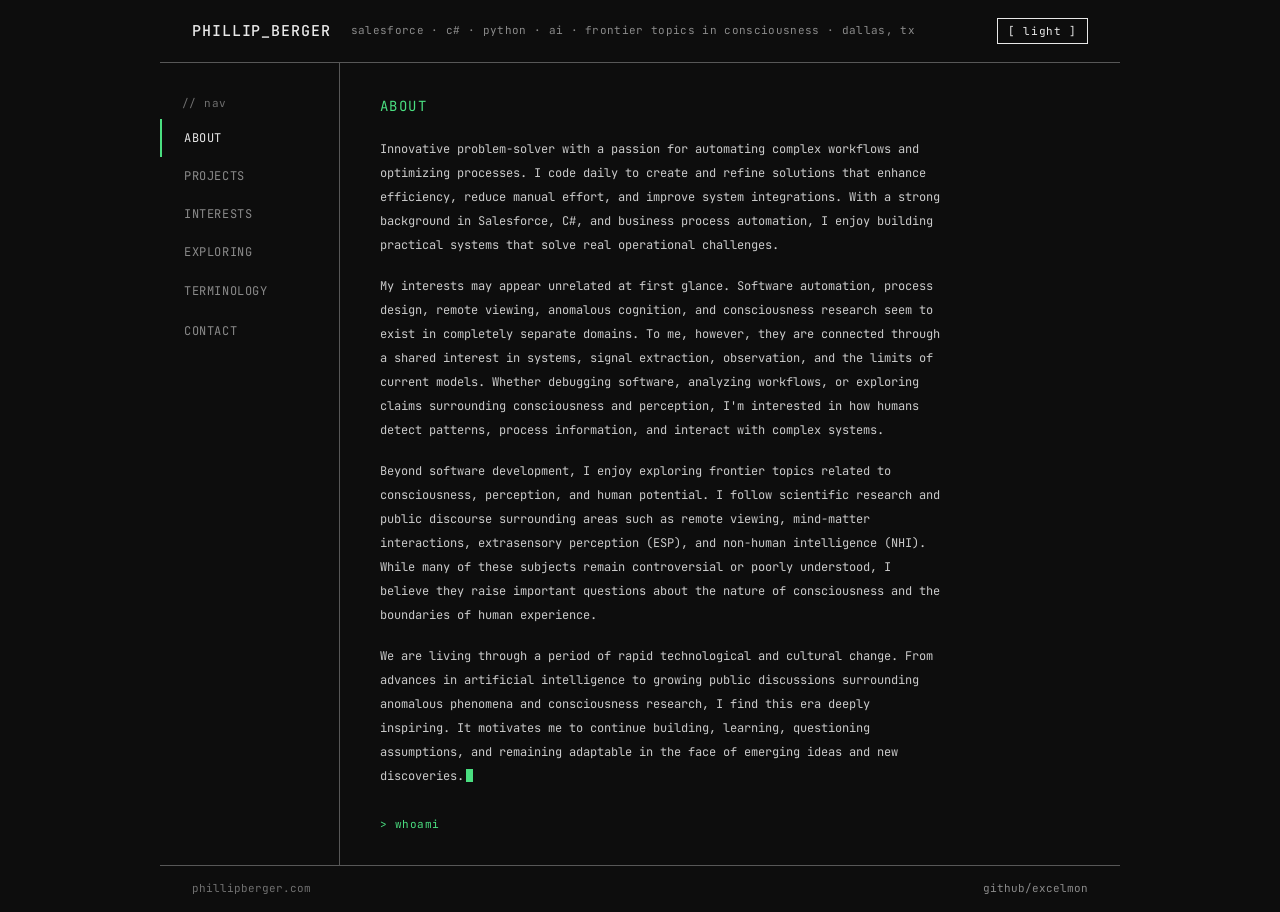
==== index.html @ 4d8c1adb "edit terminology navigation" ====
<!DOCTYPE html>
<html lang="en">
<head>
  <meta charset="UTF-8" />
  <meta name="description" content="Phillip Berger — Salesforce, C#, Python, automation, and consciousness research. Based in Dallas-Fort Worth, TX.">
  <meta name="viewport" content="width=device-width, initial-scale=1.0" />
  <title>Phillip Berger</title>
  <link href="https://fonts.googleapis.com/css2?family=JetBrains+Mono:wght@400;500&display=swap" rel="stylesheet" />
  <style>
    *, *::before, *::after { box-sizing: border-box; margin: 0; padding: 0; }

    :root {
      --bg:        #0d0d0d;
      --bg-card:   #111111;
      --border:    #575757;
      --border-2:  #1e1e1e;
      --text-pri:  #e8e8e8;
      --text-sec:  #cacaca;
      --text-mute: #8a8a8a;
      --text-dim:  #707070;
      --accent:    #4ade80;
      --font:      'JetBrains Mono', monospace;
    }

    [data-theme="light"] {
      --bg:        #f5f5f0;
      --bg-card:   #efefea;
      --border:    #5a5a5a62;
      --border-2:  #a7a7a7c2;
      --text-pri:  #161616;
      --text-sec:  #292929;
      --text-mute: #4e4e4e;
      --text-dim:  #14572a;
      --accent:    #1a7a3a;
    }

    html, body {
      height: 100%;
      background: var(--bg);
      color: var(--text-sec);
      font-family: var(--font);
      font-size: 13px;
      line-height: 1.6;
    }

    a { color: var(--accent); text-decoration: none; }
    a:hover { text-decoration: underline; }

    /* ── Layout ── */
    .site-wrap {
      display: flex;
      flex-direction: column;
      min-height: 100vh;
      max-width: 960px;
      margin: 0 auto;
    }

    /* ── Header ── */
    header {
      border-bottom: 1px solid var(--border);
      padding: 18px 32px;
      display: flex;
      align-items: center;
      gap: 20px;
      flex-wrap: wrap;
      position: relative;
    }

    header .name {
      color: var(--text-pri);
      font-size: 15px;
      font-weight: 500;
      letter-spacing: 0.06em;
    }

    header .tagline {
      color: var(--text-mute);
      font-size: 11px;
      letter-spacing: 0.03em;
    }

    header .header-right {
      margin-left: auto;
    }

    /* ── Theme toggle ── */
    .theme-toggle {
      background: none;
      border: 1px solid var(--text-pri);
      color: var(--text-pri);
      font-family: var(--font);
      font-size: 11px;
      letter-spacing: 0.06em;
      padding: 5px 10px;
      cursor: pointer;
      transition: color 0.15s, border-color 0.15s;
      white-space: nowrap;
    }

    .theme-toggle:hover {
      color: var(--accent);
      border-color: var(--accent);
    }

    /* ── Body ── */
    .body {
      display: flex;
      flex: 1;
    }

    /* ── Sidebar nav ── */
    nav {
      width: 180px;
      min-width: 180px;
      border-right: 1px solid var(--border);
      padding: 24px 0;
    }

    .nav-comment {
      color: var(--text-dim);
      font-size: 11px;
      padding: 8px 22px 6px;
      letter-spacing: 0.04em;
    }

    nav button,
    nav a.nav-link {
      display: block;
      width: 100%;
      background: none;
      border: none;
      border-left: 2px solid transparent;
      padding: 11px 22px;
      color: var(--text-mute);
      font-family: var(--font);
      font-size: 12px;
      letter-spacing: 0.05em;
      cursor: pointer;
      text-align: left;
      transition: color 0.15s;
    }

    nav button:hover, nav a.nav-link:hover { color: var(--text-sec); text-decoration: none; }

    nav button.active {
      color: var(--text-pri);
      border-left: 2px solid var(--accent);
    }

    /* ── Content ── */
    main {
      flex: 1;
      padding: 32px 40px;
      max-width: 700px;
    }

    .section { display: none; }
    .section.active { display: block; }

    .section-label {
      color: var(--accent);
      font-size: 14px;
      letter-spacing: 0.1em;
      margin-bottom: 20px;
    }

    /* ── About ── */
    .about-text {
      color: var(--text-sec);
      line-height: 2;
      font-size: 12px;
      max-width: 560px;
    }

    /* ── Projects ── */
    .project-card {
      border: 1px solid var(--border);
      padding: 20px 22px;
      margin-bottom: 14px;
      transition: border-color 0.15s;
    }

    .project-card:hover { border-color: #3a3a3a; }

    .project-title {
      color: var(--text-pri);
      font-size: 12px;
      margin-bottom: 10px;
      letter-spacing: 0.04em;
    }

    .project-desc {
      color: var(--text-mute);
      font-size: 11px;
      line-height: 1.8;
    }

    .project-tag {
      color: var(--text-dim);
      font-size: 11px;
      letter-spacing: 0.04em;
      margin-top: 10px;
    }

    .project-link {
      color: var(--accent);
      font-size: 11px;
      letter-spacing: 0.04em;
      text-decoration: none;
      display: inline-block;
      margin-top: 12px;
    }

    .project-link:hover { text-decoration: underline; }

    /* ── Interests ── */
    .interest-row {
      display: flex;
      justify-content: space-between;
      align-items: center;
      padding: 12px 0;
      border-bottom: 1px solid var(--border-2);
      font-size: 12px;
    }

    .interest-row:last-child { border-bottom: none; }

    .interest-label { color: var(--text-sec); }

    .interest-meta {
      color: var(--accent);
      font-size: 11px;
      letter-spacing: 0.04em;
    }

    /* ── Books ── */
    .interests-subhead {
      color: var(--text-dim);
      font-size: 11px;
      letter-spacing: 0.06em;
      margin: 24px 0 10px;
    }

    .book-row {
      border-bottom: 1px solid var(--border-2);
      padding: 14px 0;
    }

    .book-row:last-child { border-bottom: none; }

    .book-top {
      display: flex;
      justify-content: space-between;
      align-items: baseline;
      margin-bottom: 6px;
      gap: 8px;
      flex-wrap: wrap;
    }

    .book-title {
      color: var(--text-pri);
      font-size: 12px;
      letter-spacing: 0.03em;
      flex-shrink: 0;
    }

    .book-author {
      color: var(--accent);
      font-size: 11px;
      letter-spacing: 0.03em;
      white-space: nowrap;
    }

    .book-note {
      color: var(--text-mute);
      font-size: 11px;
      line-height: 1.75;
    }

    .book-note::before {
      content: '// ';
      color: var(--text-dim);
    }

    /* ── Exploring ── */
    .exploring-item {
      display: flex;
      align-items: baseline;
      gap: 10px;
      padding: 11px 0;
      border-bottom: 1px solid var(--border-2);
      font-size: 12px;
      color: var(--text-sec);
    }

    .exploring-item:last-of-type { border-bottom: none; }

    .exploring-item::before {
      content: '>';
      color: var(--accent);
      font-size: 11px;
      flex-shrink: 0;
    }

    /* ── Contact ── */
    .contact-tagline {
      color: var(--text-mute);
      font-size: 11px;
      line-height: 1.8;
      margin-bottom: 24px;
      font-style: italic;
    }

    .contact-row {
      display: flex;
      align-items: baseline;
      gap: 16px;
      padding: 11px 0;
      border-bottom: 1px solid var(--border-2);
      font-size: 12px;
    }

    .contact-row:last-of-type { border-bottom: none; }

    .contact-label {
      color: var(--text-dim);
      font-size: 11px;
      letter-spacing: 0.06em;
      min-width: 64px;
    }

    .contact-value {
      color: var(--text-sec);
    }

    .contact-value a {
      color: var(--text-sec);
    }

    .contact-value a:hover { color: var(--accent); }

    /* ── Prompt line ── */
    .prompt-line {
      color: var(--accent);
      font-size: 11px;
      margin-top: 28px;
      letter-spacing: 0.04em;
    }

    /* ── Blinking cursor ── */
    .cursor {
      display: inline-block;
      width: 7px;
      height: 13px;
      background: var(--accent);
      animation: blink 1s step-end infinite;
      vertical-align: -2px;
      margin-left: 2px;
    }

    @keyframes blink {
      0%, 100% { opacity: 1; }
      50%       { opacity: 0; }
    }

    /* ── Footer ── */
    footer {
      border-top: 1px solid var(--border);
      padding: 14px 32px;
      display: flex;
      justify-content: space-between;
      align-items: center;
      flex-wrap: wrap;
      gap: 8px;
    }

    footer .footer-left {
      color: var(--text-dim);
      font-size: 11px;
    }

    footer .footer-right {
      color: var(--text-dim);
      font-size: 11px;
    }

    footer .footer-right a {
      color: var(--text-mute);
    }

    footer .footer-right a:hover { color: var(--accent); }

    /* ── Mobile folder-tab nav ── */
    .tab-row {
      display: none;
      position: absolute;
      bottom: 0; /* bottom of tab flush with header bottom border */
      left: 18px;
      z-index: 10;
    }

    .folder-nav-wrap {
      display: inline-block;
      position: relative;
    }

    .folder-tab-btn {
      background: var(--bg);
      border: none;
      color: var(--accent);
      font-family: var(--font);
      font-size: 14px;
      letter-spacing: 0.06em;
      padding: 6px 14px;
      cursor: pointer;
      position: relative;
      transition: color 0.15s;
      white-space: nowrap;
      display: flex;
      align-items: center;
      width: 160px;
      justify-content: flex-start;
      gap: 6px;
    }


    /* SVG notched border sits behind content, covers all four sides with cut corner */
    .folder-tab-btn .tab-border {
      position: absolute;
      inset: 0;
      width: 100%;
      height: 100%;
      overflow: visible;
      pointer-events: none;
    }

    .folder-tab-btn .tab-border polyline {
      fill: none;
      stroke: var(--border);
      stroke-width: 1;
      transition: stroke 0.15s;
      /* Draw: bottom-left → top-left → top (to notch) → notch point → right → bottom-right
         bottom edge intentionally omitted so tab merges with dropdown */
    }

    .folder-tab-btn:hover .tab-border polyline {
      stroke: var(--accent);
    }

    .folder-tab-btn:hover {
      opacity: 0.75;
    }

    .folder-dropdown {
      display: none;
      position: absolute;
      top: 100%;
      left: 0;
      background: var(--bg-card);
      border: 1px solid var(--border);
      border-top: 2px solid var(--accent);
      width: 160px;
      z-index: 100;
    }

    .folder-dropdown.open {
      display: block;
    }

    .folder-dropdown-comment {
      color: var(--text-dim);
      font-size: 10px;
      padding: 8px 14px 4px;
      letter-spacing: 0.04em;
      border-bottom: 1px solid var(--border-2);
    }

    .folder-dropdown button,
    .folder-dropdown a.nav-link {
      display: block;
      width: 100%;
      background: none;
      border: none;
      border-left: 2px solid transparent;
      padding: 10px 14px;
      color: var(--text-mute);
      font-family: var(--font);
      font-size: 12px;
      letter-spacing: 0.05em;
      cursor: pointer;
      text-align: left;
      transition: color 0.15s;
    }

    .folder-dropdown button:hover, .folder-dropdown a.nav-link:hover { color: var(--text-sec); text-decoration: none; }

    .folder-dropdown button.active {
      color: var(--text-pri);
      border-left: 2px solid var(--accent);
    }

    /* ── Responsive ── */
    @media (max-width: 600px) {
      header { padding: 14px 18px; gap: 10px; }
      nav { display: none; }
      .tab-row { display: block; }
      main { padding: 20px 18px; }
      footer { padding: 12px 18px; }
      .interest-row { flex-wrap: wrap; gap: 4px; }
      .book-author { white-space: normal; }
    }
  </style>
</head>
<body>

<div class="site-wrap">

  <header>
    <span class="name">PHILLIP_BERGER</span>
    <span class="tagline">salesforce &middot; c# &middot; python &middot; ai &middot; frontier topics in consciousness &middot; dallas, tx</span>
    <div class="header-right">
      <button class="theme-toggle" onclick="toggleTheme()" id="themeBtn">[ light ]</button>
    </div>
    <div class="tab-row">
      <div class="folder-nav-wrap">
        <button class="folder-tab-btn" id="folderTabBtn" onclick="toggleFolderNav(this)">
          <svg class="tab-border" aria-hidden="true">
            <polyline id="tabBorderPoly" points=""/>
          </svg>
          &gt; NAV
        </button>
        <div class="folder-dropdown" id="folderDropdown">
          <button class="active" onclick="showMobile('about', this)">ABOUT</button>
          <button onclick="showMobile('projects', this)">PROJECTS</button>
          <button onclick="showMobile('interests', this)">INTERESTS</button>
          <button onclick="showMobile('exploring', this)">EXPLORING</button>
          <a class="nav-link" href="terminology/">TERMINOLOGY</a>
          <button onclick="showMobile('contact', this)">CONTACT</button>
        </div>
      </div>
    </div>
  </header>

  <div class="body">

    <nav>
      <div class="nav-comment">// nav</div>
      <button class="active" onclick="show('about', this)">ABOUT</button>
      <button onclick="show('projects', this)">PROJECTS</button>
      <button onclick="show('interests', this)">INTERESTS</button>
      <button onclick="show('exploring', this)">EXPLORING</button>
      <a class="nav-link" href="terminology/terminology.html">TERMINOLOGY</a>
      <button onclick="show('contact', this)">CONTACT</button>
    </nav>

    <main>

      <div class="section active" id="about">
        <div class="section-label">ABOUT</div>
        <p class="about-text">
          Innovative problem-solver with a passion for automating complex workflows and optimizing 
          processes. I code daily to create and refine solutions that enhance efficiency, reduce 
          manual effort, and improve system integrations. With a strong background in Salesforce, 
          C#, and business process automation, I enjoy building practical systems that solve real 
          operational challenges.
        </p>
        <p class="about-text" style="margin-top: 1.4em;">
          My interests may appear unrelated at first glance. Software automation, process design, 
          remote viewing, anomalous cognition, and consciousness research seem to exist in 
          completely separate domains. To me, however, they are connected through a shared interest 
          in systems, signal extraction, observation, and the limits of current models. Whether 
          debugging software, analyzing workflows, or exploring claims surrounding consciousness and 
          perception, I'm interested in how humans detect patterns, process information, and 
          interact with complex systems.
        </p>
        <p class="about-text" style="margin-top: 1.4em;">
          Beyond software development, I enjoy exploring frontier topics related to consciousness, 
          perception, and human potential. I follow scientific research and public discourse 
          surrounding areas such as remote viewing, mind-matter interactions, extrasensory 
          perception (ESP), and non-human intelligence (NHI). While many of these subjects remain 
          controversial or poorly understood, I believe they raise important questions about the 
          nature of consciousness and the boundaries of human experience.
        </p>
        <p class="about-text" style="margin-top: 1.4em;">
          We are living through a period of rapid technological and cultural change. From advances 
          in artificial intelligence to growing public discussions surrounding anomalous phenomena 
          and consciousness research, I find this era deeply inspiring. It motivates me to continue 
          building, learning, questioning assumptions, and remaining adaptable in the face of 
          emerging ideas and new discoveries.<span class="cursor"></span></p>
        </p>
        <div class="prompt-line">&gt; whoami</div>
      </div>

      <div class="section" id="projects">
        <div class="section-label">PROJECTS</div>

        <div class="project-card">
          <div class="project-title">\\ SOP_CONSOLIDATION_TOOL</div>
          <div class="project-desc">
            Custom single-file HTML application consolidating 100+ state and federal garnishment SOPs 
            into a unified, interactive reference tool. Built with a responsive dark/light mode UI
            and smart dropdown system that dynamically renders state and order-type-specific guidance,
            including Workday field instructions, legal compliance sections, exception fields, and
            order-specific messaging from a centralized JavaScript data layer. Eliminates document
            fragmentation across the organization and ensures consistent, up-to-date process references
            for the entire garnishment team.
          </div>
          <div class="project-tag">[HTML] [INTERNAL TOOLING]</div>
        </div>

        <div class="project-card">
          <div class="project-title">\\ NAME_PARSER</div>
          <div class="project-desc">
            Python utility for splitting raw full name strings into first and last
            name fields. Built for OCR processing of garnishment orders, where name
            formats vary widely across jurisdictions and document sources. Handles
            comma, hyphen, prefix, compound surname, and suffix variations.
          </div>
          <div class="project-tag">[PYTHON] [OCR] [GARNISHMENT PROCESSING]</div>
          <a class="project-link" href="https://github.com/excelmon/excelmon.github.io/tree/main/projects/name-parser" target="_blank" rel="noopener">&gt; VIEW SOURCE</a>
        </div>

        <div class="project-card">
          <div class="project-title">\\ FILE_MANAGER_APP</div>
          <div class="project-desc">
            .NET 8 C# library for automating high-volume file operations across local
            and network directories. Supports moving, renaming, and auditing files
            with optional date-range filtering and automatic subdirectory sorting by
            year or year/month. Interface-driven architecture with dependency
            injection via a static Factory, and a StreamWriter-based logger scoped
            to each operation's lifetime.
          </div>
          <div class="project-tag">[C#] [.NET 8] [FILE AUTOMATION] [WINDOWS]</div>
          <a class="project-link" href="https://github.com/excelmon/excelmon.github.io/tree/main/projects/file-manager-app" target="_blank" rel="noopener">&gt; VIEW SOURCE</a>
        </div>
        <div class="project-card">
          <div class="project-title">\\ ASPOSE_LETTERS</div>
          <div class="project-desc">
            PDF generation framework built with Aspose.PDF and Aspose.Words for
            .NET 8, developed to explore programmatic document generation with
            precise layout control. Uses a composable section architecture
            (letterhead, address blocks, footer, signature) with MM-based
            positioning converted to PDF points at runtime. Includes a typed
            field schema with Salesforce API name mapping and a text rectangle
            height estimator for dynamic vertical layout before rendering.
          </div>
          <div class="project-tag">[C#] [.NET 8] [PDF GENERATION] [ASPOSE]</div>
          <a class="project-link" href="https://github.com/excelmon/excelmon.github.io/tree/main/projects/aspose-letters" target="_blank" rel="noopener">&gt; VIEW SOURCE</a>
        </div>

        <div class="project-card">
          <div class="project-title">\\ PDFSHARP_LETTERS</div>
          <div class="project-desc">
            A full conversion of the Aspose.PDF letter framework to PDFsharp 6.2
            (MIT), eliminating the commercial license dependency while preserving
            equivalent output. Required rearchitecting the rendering model from
            object-based paragraph accumulation to direct <code>gfx.DrawString()</code>
            calls, implementing a custom word-wrap loop with <code>MeasureString()</code>,
            and writing a <code>WindowsFontResolver</code> to supply system fonts to
            PDFsharp's Core build. Retains the same composable section architecture,
            MM-based positioning, typed Salesforce field schema, and scoped
            <code>XGraphics</code> lifetime pattern from the original project.
          </div>
          <div class="project-tag">[C#] [.NET 8] [PDF GENERATION] [PDFSHARP] [MIT]</div>
          <a class="project-link" href="https://github.com/excelmon/excelmon.github.io/tree/main/projects/pdfsharp-letters" target="_blank" rel="noopener">&gt; VIEW SOURCE</a>
        </div>

        <div class="prompt-line" style="margin-top: 20px;">&gt; build.optimize.repeat</div>

        <div class="section-label" style="margin-top: 36px;">SYSTEMS, SIGNALS &amp; CONSCIOUSNESS</div>

        <div class="project-card">
          <div class="project-title">\\ LST_DISPLAY</div>
          <div class="project-desc">
            Arduino sketch for the Soldered Inkplate 10 (ESP32 e-ink display) that
            shows Local Sidereal Time, UTC, and local time on a persistent low-power
            screen. Includes a live countdown to the peak remote viewing window
            (12:45-14:15 LST), based on parapsychology research suggesting ~400%
            improved accuracy near 13:30 LST when the galactic center aligns with
            the horizon. LST is derived from the Unix epoch via Julian Date to avoid
            a DST double-subtraction bug during CST/CDT transitions.
          </div>
          <div class="project-tag">[C++] [ARDUINO] [ESP32] [E-INK] [ASTRONOMY]</div>
          <a class="project-link" href="https://github.com/excelmon/excelmon.github.io/tree/main/projects/lst-display" target="_blank" rel="noopener">&gt; VIEW SOURCE</a>
        </div>

        <div class="project-card">
          <div class="project-title">\\ CLAUDE-ASSISTED_RV_PROTOCOL</div>
          <div class="project-desc">
            A structured, verifiable protocol for conducting remote viewing sessions
            with Claude AI as tasker or viewer. Uses a password-protected Word
            document as a tamper-evident target container — locked before the session
            begins — to eliminate motivated feedback and make results falsifiable.
            Developed through direct experimentation across live sessions, refining
            the procedure to give both human and AI a shared standard of integrity.
          </div>
          <div class="project-tag">[REMOTE VIEWING] [PROTOCOL] [PARAPSYCHOLOGY] [AI]</div>
          <a class="project-link" href="https://github.com/excelmon/excelmon.github.io/tree/main/projects/remote-viewing-protocol" target="_blank" rel="noopener">&gt; VIEW PROTOCOL</a>
        </div>
        <div class="prompt-line">&gt; signal_detected_</div>
      </div>

      <div class="section" id="interests">
        <div class="section-label">INTERESTS</div>
        <div class="interest-row">
          <span class="interest-label">Salesforce Trailhead</span>
          <span class="interest-meta">[RANGER] [21 SUPERBADGES]</span>
        </div>
        <div class="interest-row">
          <span class="interest-label">Automated PDF Generation</span>
          <span class="interest-meta">[ACTIVE]</span>
        </div>

        <div class="interests-subhead">===== READING =====</div>

        <div class="book-row">
          <div class="book-top">
            <span class="book-title">Remote Viewing Secrets</span>
            <span class="book-author">[BY Joseph McMoneagle]</span>
          </div>
          <div class="book-note">Remote Viewer #001 in the Army's STARGATE program. Learn how to remote view and develop your own abilities.</div>
        </div>

        <div class="book-row">
          <div class="book-top">
            <span class="book-title">Limitless Mind</span>
            <span class="book-author">[BY Russell Targ]</span>
          </div>
          <div class="book-note">Stanford Research Institute's investigations into psychic abilities and the spiritual implications of remote viewing.</div>
        </div>

        <div class="book-row">
          <div class="book-top">
            <span class="book-title">The Science of Magic</span>
            <span class="book-author">[BY Dean Radin PhD]</span>
          </div>
          <div class="book-note">Explores scientific breakthroughs, from quantum mechanics to the mind-body connection to non-local consciousness.</div>
        </div>

        <div class="book-row">
          <div class="book-top">
            <span class="book-title">Encounters</span>
            <span class="book-author">[BY D.W. Pasulka]</span>
          </div>
          <div class="book-note">Examines the various forms of NHI contact and how the phenomena interacts with humanity.</div>
        </div>

        <div class="book-row">
          <div class="book-top">
            <span class="book-title">Skinwalkers at the Pentagon</span>
            <span class="book-author">[BY James T. Lacatski D.Eng.]</span>
          </div>
          <div class="book-note">The Pentagon's AAWSAP program to investigate UFOs leads to Skinwalker Ranch, where strange phenomena is reported and the entities that followed military personnel back home.</div>
        </div>

        <div class="book-row">
          <div class="book-top">
            <span class="book-title">The Seventh Sense</span>
            <span class="book-author">[BY Lyn Buchanan]</span>
          </div>
          <div class="book-note">Buchanan shares his story about being trained to remote view for the U.S. military, and how he trains individuals to utilize their inherent psychic abilities through controlled remove viewing (CRV).</div>
        </div>

        <div class="prompt-line">&gt; perception_under_review_</div>
      </div>

      <div class="section" id="exploring">
        <div class="section-label">CURRENTLY EXPLORING</div>
        <div class="exploring-item">Basic Controlled Remote Viewing (CRV) Course - crviewer.com</div>
        <div class="exploring-item">ARV protocols</div>
        <div class="exploring-item">Learning more about AI-assisted systems design</div>
        <div class="exploring-item">IONS Noetic Adventure game/study</div>
        <div class="prompt-line">&gt; always_learning_</div>
      </div>

      <div class="section" id="contact">
        <div class="section-label">CONTACT</div>
        <div class="contact-tagline">Feel free to reach out regarding software, systems design, or consciousness research.</div>
        <div class="contact-row">
          <span class="contact-label">EMAIL</span>
          <span class="contact-value"><a href="mailto:berger.phil@gmail.com">berger.phil@gmail.com</a></span>
        </div>
        <div class="contact-row">
          <span class="contact-label">LINKEDIN</span>
          <span class="contact-value"><a href="https://www.linkedin.com/in/phillip-berger-99815488/" target="_blank" rel="noopener">linkedin.com/in/phillip-berger-99815488</a></span>
        </div>
        <div class="contact-row">
          <span class="contact-label">GITHUB</span>
          <span class="contact-value"><a href="https://github.com/excelmon" target="_blank" rel="noopener">github.com/excelmon</a></span>
        </div>
        <div class="prompt-line">&gt; establish_connection_</div>
      </div>

    </main>

  </div>

  <footer>
    <span class="footer-left">phillipberger.com</span>
    <span class="footer-right">
      <a href="https://github.com/excelmon" target="_blank" rel="noopener">github/excelmon</a>
    </span>
  </footer>

</div>

<script>
  function show(id, el) {
    document.querySelectorAll('.section').forEach(function(s) {
      s.classList.remove('active');
    });
    document.querySelectorAll('nav button').forEach(function(b) {
      b.classList.remove('active');
    });
    document.getElementById(id).classList.add('active');
    el.classList.add('active');
  }

  function showMobile(id, el) {
    // Sync content
    document.querySelectorAll('.section').forEach(function(s) {
      s.classList.remove('active');
    });
    document.getElementById(id).classList.add('active');
    // Sync desktop nav active state
    document.querySelectorAll('nav button').forEach(function(b) {
      b.classList.remove('active');
    });
    var navBtns = document.querySelectorAll('nav button');
    navBtns.forEach(function(b) {
      if (b.getAttribute('onclick') && b.getAttribute('onclick').includes("'" + id + "'")) {
        b.classList.add('active');
      }
    });
    // Sync mobile dropdown active state
    document.querySelectorAll('.folder-dropdown button').forEach(function(b) {
      b.classList.remove('active');
    });
    el.classList.add('active');
    // Close dropdown
    document.getElementById('folderDropdown').classList.remove('open');
    document.getElementById('folderTabBtn').classList.remove('open');
  }

  function toggleFolderNav(btn) {
    btn.classList.toggle('open');
    document.getElementById('folderDropdown').classList.toggle('open');
  }

  // Close folder dropdown if clicking outside
  document.addEventListener('click', function(e) {
    var wrap = document.querySelector('.folder-nav-wrap');
    if (wrap && !wrap.contains(e.target)) {
      document.getElementById('folderDropdown').classList.remove('open');
      document.getElementById('folderTabBtn').classList.remove('open');
    }
  });

  // Sync tab button width to dropdown, then draw SVG border
  function drawTabBorder() {
    var btn = document.getElementById('folderTabBtn');
    var drop = document.getElementById('folderDropdown');
    if (!btn || !drop) return;

    // Measure dropdown width
    drop.style.visibility = 'hidden';
    drop.style.display = 'block';
    var dropW = drop.offsetWidth;
    drop.style.display = '';
    drop.style.visibility = '';

    btn.style.width = dropW + 'px';

    var poly = document.getElementById('tabBorderPoly');
    if (!poly) return;
    var w = btn.offsetWidth;
    var h = btn.offsetHeight;
    var notch = 9;
    var pts = [
      [0, h],
      [0, 0],
      [w - notch, 0],
      [w, notch],
      [w, h]
    ].map(function(p){ return p[0]+','+p[1]; }).join(' ');
    poly.setAttribute('points', pts);
  }

  window.addEventListener('load', drawTabBorder);
  window.addEventListener('resize', drawTabBorder);
  setTimeout(drawTabBorder, 100);

  function toggleTheme() {
    var html = document.documentElement;
    var btn  = document.getElementById('themeBtn');
    if (html.getAttribute('data-theme') === 'light') {
      html.removeAttribute('data-theme');
      btn.textContent = '[ light ]';
    } else {
      html.setAttribute('data-theme', 'light');
      btn.textContent = '[ dark ]';
    }
  }
</script>

<!-- Cloudflare Web Analytics --><script defer src='https://static.cloudflareinsights.com/beacon.min.js' data-cf-beacon='{"token": "962c4d2133ba44c7ba669d0be5d064f4"}'></script><!-- End Cloudflare Web Analytics -->

</body>
</html>
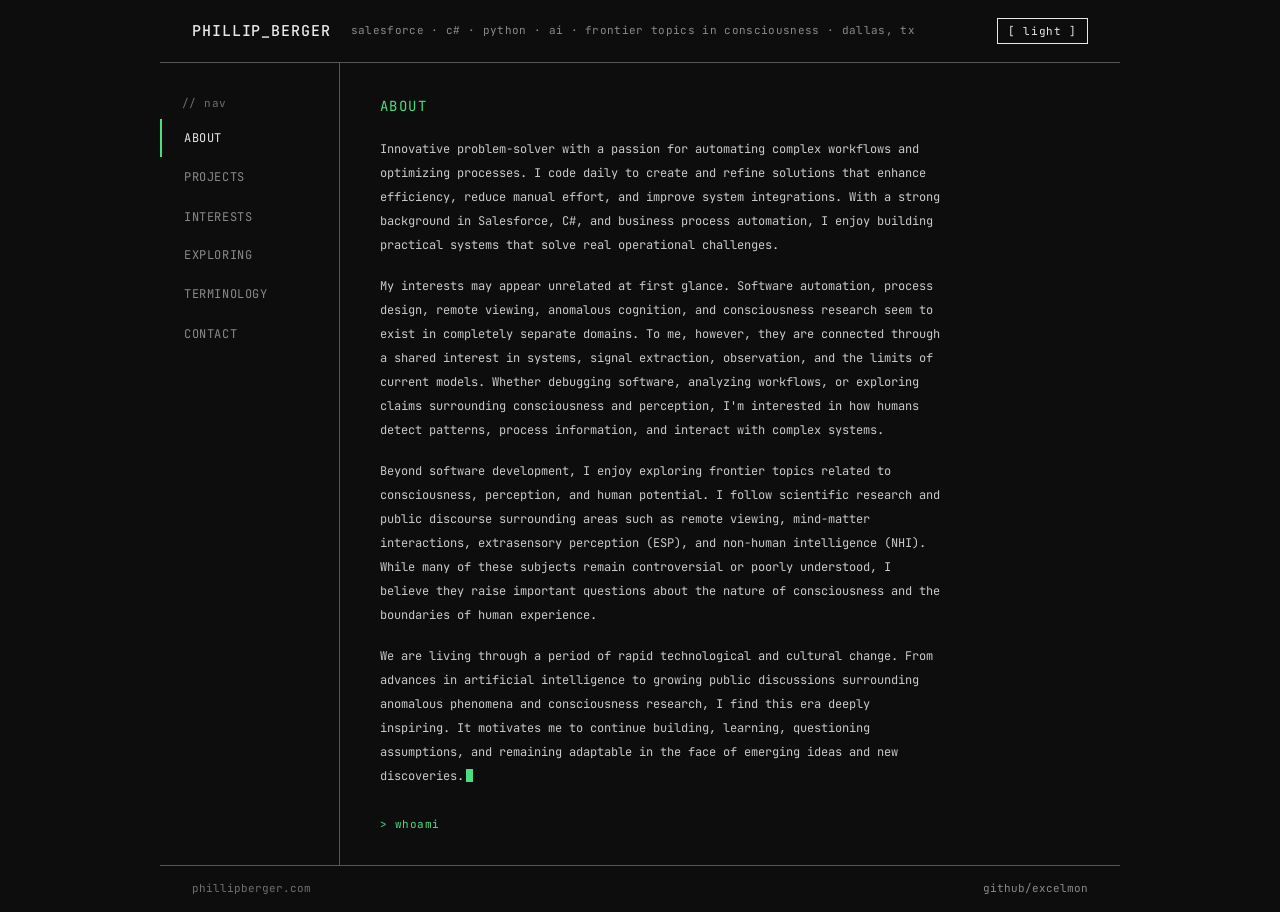
==== commit e05048e8: "add projects folder" ====
--- a/index.html
+++ b/index.html
@@ -5,511 +5,24 @@
   <meta name="description" content="Phillip Berger — Salesforce, C#, Python, automation, and consciousness research. Based in Dallas-Fort Worth, TX.">
   <meta name="viewport" content="width=device-width, initial-scale=1.0" />
   <title>Phillip Berger</title>
+  <link rel="canonical" href="https://phillipberger.com/" />
+
+  <!-- Link previews (LinkedIn, Slack, etc.) -->
+  <meta property="og:type" content="website" />
+  <meta property="og:site_name" content="Phillip Berger" />
+  <meta property="og:title" content="Phillip Berger" />
+  <meta property="og:description" content="Phillip Berger — Salesforce, C#, Python, automation, and consciousness research. Based in Dallas-Fort Worth, TX." />
+  <meta property="og:url" content="https://phillipberger.com/" />
+  <meta property="og:image" content="https://phillipberger.com/assets/img/og-home.png" />
+  <meta property="og:image:width" content="1200" />
+  <meta property="og:image:height" content="627" />
+  <meta name="twitter:card" content="summary_large_image" />
+
+  <script>
+    try { if (localStorage.getItem('site-theme') === 'light') document.documentElement.setAttribute('data-theme', 'light'); } catch (e) {}
+  </script>
   <link href="https://fonts.googleapis.com/css2?family=JetBrains+Mono:wght@400;500&display=swap" rel="stylesheet" />
-  <style>
-    *, *::before, *::after { box-sizing: border-box; margin: 0; padding: 0; }
-
-    :root {
-      --bg:        #0d0d0d;
-      --bg-card:   #111111;
-      --border:    #575757;
-      --border-2:  #1e1e1e;
-      --text-pri:  #e8e8e8;
-      --text-sec:  #cacaca;
-      --text-mute: #8a8a8a;
-      --text-dim:  #707070;
-      --accent:    #4ade80;
-      --font:      'JetBrains Mono', monospace;
-    }
-
-    [data-theme="light"] {
-      --bg:        #f5f5f0;
-      --bg-card:   #efefea;
-      --border:    #5a5a5a62;
-      --border-2:  #a7a7a7c2;
-      --text-pri:  #161616;
-      --text-sec:  #292929;
-      --text-mute: #4e4e4e;
-      --text-dim:  #14572a;
-      --accent:    #1a7a3a;
-    }
-
-    html, body {
-      height: 100%;
-      background: var(--bg);
-      color: var(--text-sec);
-      font-family: var(--font);
-      font-size: 13px;
-      line-height: 1.6;
-    }
-
-    a { color: var(--accent); text-decoration: none; }
-    a:hover { text-decoration: underline; }
-
-    /* ── Layout ── */
-    .site-wrap {
-      display: flex;
-      flex-direction: column;
-      min-height: 100vh;
-      max-width: 960px;
-      margin: 0 auto;
-    }
-
-    /* ── Header ── */
-    header {
-      border-bottom: 1px solid var(--border);
-      padding: 18px 32px;
-      display: flex;
-      align-items: center;
-      gap: 20px;
-      flex-wrap: wrap;
-      position: relative;
-    }
-
-    header .name {
-      color: var(--text-pri);
-      font-size: 15px;
-      font-weight: 500;
-      letter-spacing: 0.06em;
-    }
-
-    header .tagline {
-      color: var(--text-mute);
-      font-size: 11px;
-      letter-spacing: 0.03em;
-    }
-
-    header .header-right {
-      margin-left: auto;
-    }
-
-    /* ── Theme toggle ── */
-    .theme-toggle {
-      background: none;
-      border: 1px solid var(--text-pri);
-      color: var(--text-pri);
-      font-family: var(--font);
-      font-size: 11px;
-      letter-spacing: 0.06em;
-      padding: 5px 10px;
-      cursor: pointer;
-      transition: color 0.15s, border-color 0.15s;
-      white-space: nowrap;
-    }
-
-    .theme-toggle:hover {
-      color: var(--accent);
-      border-color: var(--accent);
-    }
-
-    /* ── Body ── */
-    .body {
-      display: flex;
-      flex: 1;
-    }
-
-    /* ── Sidebar nav ── */
-    nav {
-      width: 180px;
-      min-width: 180px;
-      border-right: 1px solid var(--border);
-      padding: 24px 0;
-    }
-
-    .nav-comment {
-      color: var(--text-dim);
-      font-size: 11px;
-      padding: 8px 22px 6px;
-      letter-spacing: 0.04em;
-    }
-
-    nav button,
-    nav a.nav-link {
-      display: block;
-      width: 100%;
-      background: none;
-      border: none;
-      border-left: 2px solid transparent;
-      padding: 11px 22px;
-      color: var(--text-mute);
-      font-family: var(--font);
-      font-size: 12px;
-      letter-spacing: 0.05em;
-      cursor: pointer;
-      text-align: left;
-      transition: color 0.15s;
-    }
-
-    nav button:hover, nav a.nav-link:hover { color: var(--text-sec); text-decoration: none; }
-
-    nav button.active {
-      color: var(--text-pri);
-      border-left: 2px solid var(--accent);
-    }
-
-    /* ── Content ── */
-    main {
-      flex: 1;
-      padding: 32px 40px;
-      max-width: 700px;
-    }
-
-    .section { display: none; }
-    .section.active { display: block; }
-
-    .section-label {
-      color: var(--accent);
-      font-size: 14px;
-      letter-spacing: 0.1em;
-      margin-bottom: 20px;
-    }
-
-    /* ── About ── */
-    .about-text {
-      color: var(--text-sec);
-      line-height: 2;
-      font-size: 12px;
-      max-width: 560px;
-    }
-
-    /* ── Projects ── */
-    .project-card {
-      border: 1px solid var(--border);
-      padding: 20px 22px;
-      margin-bottom: 14px;
-      transition: border-color 0.15s;
-    }
-
-    .project-card:hover { border-color: #3a3a3a; }
-
-    .project-title {
-      color: var(--text-pri);
-      font-size: 12px;
-      margin-bottom: 10px;
-      letter-spacing: 0.04em;
-    }
-
-    .project-desc {
-      color: var(--text-mute);
-      font-size: 11px;
-      line-height: 1.8;
-    }
-
-    .project-tag {
-      color: var(--text-dim);
-      font-size: 11px;
-      letter-spacing: 0.04em;
-      margin-top: 10px;
-    }
-
-    .project-link {
-      color: var(--accent);
-      font-size: 11px;
-      letter-spacing: 0.04em;
-      text-decoration: none;
-      display: inline-block;
-      margin-top: 12px;
-    }
-
-    .project-link:hover { text-decoration: underline; }
-
-    /* ── Interests ── */
-    .interest-row {
-      display: flex;
-      justify-content: space-between;
-      align-items: center;
-      padding: 12px 0;
-      border-bottom: 1px solid var(--border-2);
-      font-size: 12px;
-    }
-
-    .interest-row:last-child { border-bottom: none; }
-
-    .interest-label { color: var(--text-sec); }
-
-    .interest-meta {
-      color: var(--accent);
-      font-size: 11px;
-      letter-spacing: 0.04em;
-    }
-
-    /* ── Books ── */
-    .interests-subhead {
-      color: var(--text-dim);
-      font-size: 11px;
-      letter-spacing: 0.06em;
-      margin: 24px 0 10px;
-    }
-
-    .book-row {
-      border-bottom: 1px solid var(--border-2);
-      padding: 14px 0;
-    }
-
-    .book-row:last-child { border-bottom: none; }
-
-    .book-top {
-      display: flex;
-      justify-content: space-between;
-      align-items: baseline;
-      margin-bottom: 6px;
-      gap: 8px;
-      flex-wrap: wrap;
-    }
-
-    .book-title {
-      color: var(--text-pri);
-      font-size: 12px;
-      letter-spacing: 0.03em;
-      flex-shrink: 0;
-    }
-
-    .book-author {
-      color: var(--accent);
-      font-size: 11px;
-      letter-spacing: 0.03em;
-      white-space: nowrap;
-    }
-
-    .book-note {
-      color: var(--text-mute);
-      font-size: 11px;
-      line-height: 1.75;
-    }
-
-    .book-note::before {
-      content: '// ';
-      color: var(--text-dim);
-    }
-
-    /* ── Exploring ── */
-    .exploring-item {
-      display: flex;
-      align-items: baseline;
-      gap: 10px;
-      padding: 11px 0;
-      border-bottom: 1px solid var(--border-2);
-      font-size: 12px;
-      color: var(--text-sec);
-    }
-
-    .exploring-item:last-of-type { border-bottom: none; }
-
-    .exploring-item::before {
-      content: '>';
-      color: var(--accent);
-      font-size: 11px;
-      flex-shrink: 0;
-    }
-
-    /* ── Contact ── */
-    .contact-tagline {
-      color: var(--text-mute);
-      font-size: 11px;
-      line-height: 1.8;
-      margin-bottom: 24px;
-      font-style: italic;
-    }
-
-    .contact-row {
-      display: flex;
-      align-items: baseline;
-      gap: 16px;
-      padding: 11px 0;
-      border-bottom: 1px solid var(--border-2);
-      font-size: 12px;
-    }
-
-    .contact-row:last-of-type { border-bottom: none; }
-
-    .contact-label {
-      color: var(--text-dim);
-      font-size: 11px;
-      letter-spacing: 0.06em;
-      min-width: 64px;
-    }
-
-    .contact-value {
-      color: var(--text-sec);
-    }
-
-    .contact-value a {
-      color: var(--text-sec);
-    }
-
-    .contact-value a:hover { color: var(--accent); }
-
-    /* ── Prompt line ── */
-    .prompt-line {
-      color: var(--accent);
-      font-size: 11px;
-      margin-top: 28px;
-      letter-spacing: 0.04em;
-    }
-
-    /* ── Blinking cursor ── */
-    .cursor {
-      display: inline-block;
-      width: 7px;
-      height: 13px;
-      background: var(--accent);
-      animation: blink 1s step-end infinite;
-      vertical-align: -2px;
-      margin-left: 2px;
-    }
-
-    @keyframes blink {
-      0%, 100% { opacity: 1; }
-      50%       { opacity: 0; }
-    }
-
-    /* ── Footer ── */
-    footer {
-      border-top: 1px solid var(--border);
-      padding: 14px 32px;
-      display: flex;
-      justify-content: space-between;
-      align-items: center;
-      flex-wrap: wrap;
-      gap: 8px;
-    }
-
-    footer .footer-left {
-      color: var(--text-dim);
-      font-size: 11px;
-    }
-
-    footer .footer-right {
-      color: var(--text-dim);
-      font-size: 11px;
-    }
-
-    footer .footer-right a {
-      color: var(--text-mute);
-    }
-
-    footer .footer-right a:hover { color: var(--accent); }
-
-    /* ── Mobile folder-tab nav ── */
-    .tab-row {
-      display: none;
-      position: absolute;
-      bottom: 0; /* bottom of tab flush with header bottom border */
-      left: 18px;
-      z-index: 10;
-    }
-
-    .folder-nav-wrap {
-      display: inline-block;
-      position: relative;
-    }
-
-    .folder-tab-btn {
-      background: var(--bg);
-      border: none;
-      color: var(--accent);
-      font-family: var(--font);
-      font-size: 14px;
-      letter-spacing: 0.06em;
-      padding: 6px 14px;
-      cursor: pointer;
-      position: relative;
-      transition: color 0.15s;
-      white-space: nowrap;
-      display: flex;
-      align-items: center;
-      width: 160px;
-      justify-content: flex-start;
-      gap: 6px;
-    }
-
-
-    /* SVG notched border sits behind content, covers all four sides with cut corner */
-    .folder-tab-btn .tab-border {
-      position: absolute;
-      inset: 0;
-      width: 100%;
-      height: 100%;
-      overflow: visible;
-      pointer-events: none;
-    }
-
-    .folder-tab-btn .tab-border polyline {
-      fill: none;
-      stroke: var(--border);
-      stroke-width: 1;
-      transition: stroke 0.15s;
-      /* Draw: bottom-left → top-left → top (to notch) → notch point → right → bottom-right
-         bottom edge intentionally omitted so tab merges with dropdown */
-    }
-
-    .folder-tab-btn:hover .tab-border polyline {
-      stroke: var(--accent);
-    }
-
-    .folder-tab-btn:hover {
-      opacity: 0.75;
-    }
-
-    .folder-dropdown {
-      display: none;
-      position: absolute;
-      top: 100%;
-      left: 0;
-      background: var(--bg-card);
-      border: 1px solid var(--border);
-      border-top: 2px solid var(--accent);
-      width: 160px;
-      z-index: 100;
-    }
-
-    .folder-dropdown.open {
-      display: block;
-    }
-
-    .folder-dropdown-comment {
-      color: var(--text-dim);
-      font-size: 10px;
-      padding: 8px 14px 4px;
-      letter-spacing: 0.04em;
-      border-bottom: 1px solid var(--border-2);
-    }
-
-    .folder-dropdown button,
-    .folder-dropdown a.nav-link {
-      display: block;
-      width: 100%;
-      background: none;
-      border: none;
-      border-left: 2px solid transparent;
-      padding: 10px 14px;
-      color: var(--text-mute);
-      font-family: var(--font);
-      font-size: 12px;
-      letter-spacing: 0.05em;
-      cursor: pointer;
-      text-align: left;
-      transition: color 0.15s;
-    }
-
-    .folder-dropdown button:hover, .folder-dropdown a.nav-link:hover { color: var(--text-sec); text-decoration: none; }
-
-    .folder-dropdown button.active {
-      color: var(--text-pri);
-      border-left: 2px solid var(--accent);
-    }
-
-    /* ── Responsive ── */
-    @media (max-width: 600px) {
-      header { padding: 14px 18px; gap: 10px; }
-      nav { display: none; }
-      .tab-row { display: block; }
-      main { padding: 20px 18px; }
-      footer { padding: 12px 18px; }
-      .interest-row { flex-wrap: wrap; gap: 4px; }
-      .book-author { white-space: normal; }
-    }
-  </style>
+  <link href="/assets/css/site.css" rel="stylesheet" />
 </head>
 <body>
 
@@ -531,10 +44,10 @@
         </button>
         <div class="folder-dropdown" id="folderDropdown">
           <button class="active" onclick="showMobile('about', this)">ABOUT</button>
-          <button onclick="showMobile('projects', this)">PROJECTS</button>
+          <a class="nav-link" href="/projects/">PROJECTS</a>
           <button onclick="showMobile('interests', this)">INTERESTS</button>
           <button onclick="showMobile('exploring', this)">EXPLORING</button>
-          <a class="nav-link" href="terminology/">TERMINOLOGY</a>
+          <a class="nav-link" href="/terminology/">TERMINOLOGY</a>
           <button onclick="showMobile('contact', this)">CONTACT</button>
         </div>
       </div>
@@ -546,10 +59,10 @@
     <nav>
       <div class="nav-comment">// nav</div>
       <button class="active" onclick="show('about', this)">ABOUT</button>
-      <button onclick="show('projects', this)">PROJECTS</button>
+      <a class="nav-link" href="/projects/">PROJECTS</a>
       <button onclick="show('interests', this)">INTERESTS</button>
       <button onclick="show('exploring', this)">EXPLORING</button>
-      <a class="nav-link" href="terminology/terminology.html">TERMINOLOGY</a>
+      <a class="nav-link" href="/terminology/">TERMINOLOGY</a>
       <button onclick="show('contact', this)">CONTACT</button>
     </nav>
 
@@ -591,115 +104,6 @@
         <div class="prompt-line">&gt; whoami</div>
       </div>
 
-      <div class="section" id="projects">
-        <div class="section-label">PROJECTS</div>
-
-        <div class="project-card">
-          <div class="project-title">\\ SOP_CONSOLIDATION_TOOL</div>
-          <div class="project-desc">
-            Custom single-file HTML application consolidating 100+ state and federal garnishment SOPs 
-            into a unified, interactive reference tool. Built with a responsive dark/light mode UI
-            and smart dropdown system that dynamically renders state and order-type-specific guidance,
-            including Workday field instructions, legal compliance sections, exception fields, and
-            order-specific messaging from a centralized JavaScript data layer. Eliminates document
-            fragmentation across the organization and ensures consistent, up-to-date process references
-            for the entire garnishment team.
-          </div>
-          <div class="project-tag">[HTML] [INTERNAL TOOLING]</div>
-        </div>
-
-        <div class="project-card">
-          <div class="project-title">\\ NAME_PARSER</div>
-          <div class="project-desc">
-            Python utility for splitting raw full name strings into first and last
-            name fields. Built for OCR processing of garnishment orders, where name
-            formats vary widely across jurisdictions and document sources. Handles
-            comma, hyphen, prefix, compound surname, and suffix variations.
-          </div>
-          <div class="project-tag">[PYTHON] [OCR] [GARNISHMENT PROCESSING]</div>
-          <a class="project-link" href="https://github.com/excelmon/excelmon.github.io/tree/main/projects/name-parser" target="_blank" rel="noopener">&gt; VIEW SOURCE</a>
-        </div>
-
-        <div class="project-card">
-          <div class="project-title">\\ FILE_MANAGER_APP</div>
-          <div class="project-desc">
-            .NET 8 C# library for automating high-volume file operations across local
-            and network directories. Supports moving, renaming, and auditing files
-            with optional date-range filtering and automatic subdirectory sorting by
-            year or year/month. Interface-driven architecture with dependency
-            injection via a static Factory, and a StreamWriter-based logger scoped
-            to each operation's lifetime.
-          </div>
-          <div class="project-tag">[C#] [.NET 8] [FILE AUTOMATION] [WINDOWS]</div>
-          <a class="project-link" href="https://github.com/excelmon/excelmon.github.io/tree/main/projects/file-manager-app" target="_blank" rel="noopener">&gt; VIEW SOURCE</a>
-        </div>
-        <div class="project-card">
-          <div class="project-title">\\ ASPOSE_LETTERS</div>
-          <div class="project-desc">
-            PDF generation framework built with Aspose.PDF and Aspose.Words for
-            .NET 8, developed to explore programmatic document generation with
-            precise layout control. Uses a composable section architecture
-            (letterhead, address blocks, footer, signature) with MM-based
-            positioning converted to PDF points at runtime. Includes a typed
-            field schema with Salesforce API name mapping and a text rectangle
-            height estimator for dynamic vertical layout before rendering.
-          </div>
-          <div class="project-tag">[C#] [.NET 8] [PDF GENERATION] [ASPOSE]</div>
-          <a class="project-link" href="https://github.com/excelmon/excelmon.github.io/tree/main/projects/aspose-letters" target="_blank" rel="noopener">&gt; VIEW SOURCE</a>
-        </div>
-
-        <div class="project-card">
-          <div class="project-title">\\ PDFSHARP_LETTERS</div>
-          <div class="project-desc">
-            A full conversion of the Aspose.PDF letter framework to PDFsharp 6.2
-            (MIT), eliminating the commercial license dependency while preserving
-            equivalent output. Required rearchitecting the rendering model from
-            object-based paragraph accumulation to direct <code>gfx.DrawString()</code>
-            calls, implementing a custom word-wrap loop with <code>MeasureString()</code>,
-            and writing a <code>WindowsFontResolver</code> to supply system fonts to
-            PDFsharp's Core build. Retains the same composable section architecture,
-            MM-based positioning, typed Salesforce field schema, and scoped
-            <code>XGraphics</code> lifetime pattern from the original project.
-          </div>
-          <div class="project-tag">[C#] [.NET 8] [PDF GENERATION] [PDFSHARP] [MIT]</div>
-          <a class="project-link" href="https://github.com/excelmon/excelmon.github.io/tree/main/projects/pdfsharp-letters" target="_blank" rel="noopener">&gt; VIEW SOURCE</a>
-        </div>
-
-        <div class="prompt-line" style="margin-top: 20px;">&gt; build.optimize.repeat</div>
-
-        <div class="section-label" style="margin-top: 36px;">SYSTEMS, SIGNALS &amp; CONSCIOUSNESS</div>
-
-        <div class="project-card">
-          <div class="project-title">\\ LST_DISPLAY</div>
-          <div class="project-desc">
-            Arduino sketch for the Soldered Inkplate 10 (ESP32 e-ink display) that
-            shows Local Sidereal Time, UTC, and local time on a persistent low-power
-            screen. Includes a live countdown to the peak remote viewing window
-            (12:45-14:15 LST), based on parapsychology research suggesting ~400%
-            improved accuracy near 13:30 LST when the galactic center aligns with
-            the horizon. LST is derived from the Unix epoch via Julian Date to avoid
-            a DST double-subtraction bug during CST/CDT transitions.
-          </div>
-          <div class="project-tag">[C++] [ARDUINO] [ESP32] [E-INK] [ASTRONOMY]</div>
-          <a class="project-link" href="https://github.com/excelmon/excelmon.github.io/tree/main/projects/lst-display" target="_blank" rel="noopener">&gt; VIEW SOURCE</a>
-        </div>
-
-        <div class="project-card">
-          <div class="project-title">\\ CLAUDE-ASSISTED_RV_PROTOCOL</div>
-          <div class="project-desc">
-            A structured, verifiable protocol for conducting remote viewing sessions
-            with Claude AI as tasker or viewer. Uses a password-protected Word
-            document as a tamper-evident target container — locked before the session
-            begins — to eliminate motivated feedback and make results falsifiable.
-            Developed through direct experimentation across live sessions, refining
-            the procedure to give both human and AI a shared standard of integrity.
-          </div>
-          <div class="project-tag">[REMOTE VIEWING] [PROTOCOL] [PARAPSYCHOLOGY] [AI]</div>
-          <a class="project-link" href="https://github.com/excelmon/excelmon.github.io/tree/main/projects/remote-viewing-protocol" target="_blank" rel="noopener">&gt; VIEW PROTOCOL</a>
-        </div>
-        <div class="prompt-line">&gt; signal_detected_</div>
-      </div>
-
       <div class="section" id="interests">
         <div class="section-label">INTERESTS</div>
         <div class="interest-row">
@@ -750,7 +154,7 @@
             <span class="book-title">Skinwalkers at the Pentagon</span>
             <span class="book-author">[BY James T. Lacatski D.Eng.]</span>
           </div>
-          <div class="book-note">The Pentagon's AAWSAP program to investigate UFOs leads to Skinwalker Ranch, where strange phenomena is reported and the entities that followed military personnel back home.</div>
+          <div class="book-note">The Pentagon's Advanced Aerospace Weapon System Applications Program (AAWSAP) to investigate UFOs leads to Skinwalker Ranch, where strange phenomena is reported and entities that follow military personnel back home.</div>
         </div>
 
         <div class="book-row">
@@ -804,103 +208,44 @@
 
 </div>
 
+<script src="/assets/js/site.js"></script>
 <script>
+  // Section switching for the home page. Sections are deep-linkable: /#about, /#interests, /#exploring, /#contact
+  function activate(id) {
+    var target = document.getElementById(id);
+    if (!target || !target.classList.contains('section')) return false;
+    document.querySelectorAll('.section').forEach(function(s) { s.classList.remove('active'); });
+    target.classList.add('active');
+    document.querySelectorAll('nav button, .folder-dropdown button').forEach(function(b) {
+      var oc = b.getAttribute('onclick') || '';
+      b.classList.toggle('active', oc.indexOf("'" + id + "'") !== -1);
+    });
+    return true;
+  }
+
+  function setHash(id) {
+    if (history.replaceState) history.replaceState(null, '', id === 'about' ? '/' : '#' + id);
+  }
+
   function show(id, el) {
-    document.querySelectorAll('.section').forEach(function(s) {
-      s.classList.remove('active');
-    });
-    document.querySelectorAll('nav button').forEach(function(b) {
-      b.classList.remove('active');
-    });
-    document.getElementById(id).classList.add('active');
-    el.classList.add('active');
+    activate(id);
+    setHash(id);
   }
 
   function showMobile(id, el) {
-    // Sync content
-    document.querySelectorAll('.section').forEach(function(s) {
-      s.classList.remove('active');
-    });
-    document.getElementById(id).classList.add('active');
-    // Sync desktop nav active state
-    document.querySelectorAll('nav button').forEach(function(b) {
-      b.classList.remove('active');
-    });
-    var navBtns = document.querySelectorAll('nav button');
-    navBtns.forEach(function(b) {
-      if (b.getAttribute('onclick') && b.getAttribute('onclick').includes("'" + id + "'")) {
-        b.classList.add('active');
-      }
-    });
-    // Sync mobile dropdown active state
-    document.querySelectorAll('.folder-dropdown button').forEach(function(b) {
-      b.classList.remove('active');
-    });
-    el.classList.add('active');
-    // Close dropdown
-    document.getElementById('folderDropdown').classList.remove('open');
-    document.getElementById('folderTabBtn').classList.remove('open');
-  }
-
-  function toggleFolderNav(btn) {
-    btn.classList.toggle('open');
-    document.getElementById('folderDropdown').classList.toggle('open');
-  }
-
-  // Close folder dropdown if clicking outside
-  document.addEventListener('click', function(e) {
-    var wrap = document.querySelector('.folder-nav-wrap');
-    if (wrap && !wrap.contains(e.target)) {
-      document.getElementById('folderDropdown').classList.remove('open');
-      document.getElementById('folderTabBtn').classList.remove('open');
-    }
-  });
-
-  // Sync tab button width to dropdown, then draw SVG border
-  function drawTabBorder() {
-    var btn = document.getElementById('folderTabBtn');
-    var drop = document.getElementById('folderDropdown');
-    if (!btn || !drop) return;
-
-    // Measure dropdown width
-    drop.style.visibility = 'hidden';
-    drop.style.display = 'block';
-    var dropW = drop.offsetWidth;
-    drop.style.display = '';
-    drop.style.visibility = '';
-
-    btn.style.width = dropW + 'px';
-
-    var poly = document.getElementById('tabBorderPoly');
-    if (!poly) return;
-    var w = btn.offsetWidth;
-    var h = btn.offsetHeight;
-    var notch = 9;
-    var pts = [
-      [0, h],
-      [0, 0],
-      [w - notch, 0],
-      [w, notch],
-      [w, h]
-    ].map(function(p){ return p[0]+','+p[1]; }).join(' ');
-    poly.setAttribute('points', pts);
-  }
-
-  window.addEventListener('load', drawTabBorder);
-  window.addEventListener('resize', drawTabBorder);
-  setTimeout(drawTabBorder, 100);
-
-  function toggleTheme() {
-    var html = document.documentElement;
-    var btn  = document.getElementById('themeBtn');
-    if (html.getAttribute('data-theme') === 'light') {
-      html.removeAttribute('data-theme');
-      btn.textContent = '[ light ]';
-    } else {
-      html.setAttribute('data-theme', 'light');
-      btn.textContent = '[ dark ]';
-    }
-  }
+    activate(id);
+    setHash(id);
+    closeFolderNav();
+  }
+
+  function routeFromHash() {
+    var id = (location.hash || '').replace('#', '');
+    if (id === 'projects') { location.replace('/projects/'); return; }  // old links
+    activate(id || 'about');
+  }
+
+  routeFromHash();
+  window.addEventListener('hashchange', routeFromHash);
 </script>
 
 <!-- Cloudflare Web Analytics --><script defer src='https://static.cloudflareinsights.com/beacon.min.js' data-cf-beacon='{"token": "962c4d2133ba44c7ba669d0be5d064f4"}'></script><!-- End Cloudflare Web Analytics -->
--- a/assets/css/site.css
+++ b/assets/css/site.css
@@ -0,0 +1,535 @@
+/* Shared styles for phillipberger.com — used by / and /projects/ */
+
+*, *::before, *::after { box-sizing: border-box; margin: 0; padding: 0; }
+
+:root {
+  --bg:        #0d0d0d;
+  --bg-card:   #111111;
+  --border:    #575757;
+  --border-2:  #1e1e1e;
+  --text-pri:  #e8e8e8;
+  --text-sec:  #cacaca;
+  --text-mute: #8a8a8a;
+  --text-dim:  #707070;
+  --accent:    #4ade80;
+  --font:      'JetBrains Mono', monospace;
+}
+
+[data-theme="light"] {
+  --bg:        #f5f5f0;
+  --bg-card:   #efefea;
+  --border:    #5a5a5a62;
+  --border-2:  #a7a7a7c2;
+  --text-pri:  #161616;
+  --text-sec:  #292929;
+  --text-mute: #4e4e4e;
+  --text-dim:  #14572a;
+  --accent:    #1a7a3a;
+}
+
+html, body {
+  height: 100%;
+  background: var(--bg);
+  color: var(--text-sec);
+  font-family: var(--font);
+  font-size: 13px;
+  line-height: 1.6;
+}
+
+html {
+  -webkit-text-size-adjust: 100%;
+  text-size-adjust: 100%;
+}
+
+a { color: var(--accent); text-decoration: none; }
+a:hover { text-decoration: underline; }
+
+/* ── Layout ── */
+.site-wrap {
+  display: flex;
+  flex-direction: column;
+  min-height: 100vh;
+  max-width: 960px;
+  margin: 0 auto;
+}
+
+/* ── Header ── */
+header {
+  border-bottom: 1px solid var(--border);
+  padding: 18px 32px;
+  display: flex;
+  align-items: center;
+  gap: 20px;
+  flex-wrap: wrap;
+  position: relative;
+}
+
+header .name {
+  color: var(--text-pri);
+  font-size: 15px;
+  font-weight: 500;
+  letter-spacing: 0.06em;
+}
+
+header .tagline {
+  color: var(--text-mute);
+  font-size: 11px;
+  letter-spacing: 0.03em;
+}
+
+header .header-right {
+  margin-left: auto;
+}
+
+/* ── Theme toggle ── */
+.theme-toggle {
+  background: none;
+  border: 1px solid var(--text-pri);
+  color: var(--text-pri);
+  font-family: var(--font);
+  font-size: 11px;
+  letter-spacing: 0.06em;
+  padding: 5px 10px;
+  cursor: pointer;
+  transition: color 0.15s, border-color 0.15s;
+  white-space: nowrap;
+}
+
+.theme-toggle:hover {
+  color: var(--accent);
+  border-color: var(--accent);
+}
+
+/* ── Body ── */
+.body {
+  display: flex;
+  flex: 1;
+}
+
+/* ── Sidebar nav ── */
+nav {
+  width: 180px;
+  min-width: 180px;
+  border-right: 1px solid var(--border);
+  padding: 24px 0;
+}
+
+.nav-comment {
+  color: var(--text-dim);
+  font-size: 11px;
+  padding: 8px 22px 6px;
+  letter-spacing: 0.04em;
+}
+
+nav button,
+nav a.nav-link {
+  display: block;
+  width: 100%;
+  background: none;
+  border: none;
+  border-left: 2px solid transparent;
+  padding: 11px 22px;
+  color: var(--text-mute);
+  font-family: var(--font);
+  font-size: 12px;
+  letter-spacing: 0.05em;
+  cursor: pointer;
+  text-align: left;
+  transition: color 0.15s;
+}
+
+nav button:hover, nav a.nav-link:hover { color: var(--text-sec); text-decoration: none; }
+
+nav button.active {
+  color: var(--text-pri);
+  border-left: 2px solid var(--accent);
+}
+
+/* ── Content ── */
+main {
+  flex: 1;
+  padding: 32px 40px;
+  max-width: 700px;
+}
+
+.section { display: none; }
+.section.active { display: block; }
+
+.section-label {
+  color: var(--accent);
+  font-size: 14px;
+  letter-spacing: 0.1em;
+  margin-bottom: 20px;
+}
+
+/* ── About ── */
+.about-text {
+  color: var(--text-sec);
+  line-height: 2;
+  font-size: 12px;
+  max-width: 560px;
+}
+
+/* ── Projects ── */
+.project-card {
+  border: 1px solid var(--border);
+  padding: 20px 22px;
+  margin-bottom: 14px;
+  transition: border-color 0.15s;
+}
+
+.project-card:hover { border-color: #3a3a3a; }
+
+.project-title {
+  color: var(--text-pri);
+  font-size: 12px;
+  margin-bottom: 10px;
+  letter-spacing: 0.04em;
+}
+
+.project-desc {
+  color: var(--text-mute);
+  font-size: 11px;
+  line-height: 1.8;
+}
+
+.project-tag {
+  color: var(--text-dim);
+  font-size: 11px;
+  letter-spacing: 0.04em;
+  margin-top: 10px;
+}
+
+.project-link {
+  color: var(--accent);
+  font-size: 11px;
+  letter-spacing: 0.04em;
+  text-decoration: none;
+  display: inline-block;
+  margin-top: 12px;
+}
+
+.project-link:hover { text-decoration: underline; }
+
+/* ── Interests ── */
+.interest-row {
+  display: flex;
+  justify-content: space-between;
+  align-items: center;
+  padding: 12px 0;
+  border-bottom: 1px solid var(--border-2);
+  font-size: 12px;
+}
+
+.interest-row:last-child { border-bottom: none; }
+
+.interest-label { color: var(--text-sec); }
+
+.interest-meta {
+  color: var(--accent);
+  font-size: 11px;
+  letter-spacing: 0.04em;
+}
+
+/* ── Books ── */
+.interests-subhead {
+  color: var(--text-dim);
+  font-size: 11px;
+  letter-spacing: 0.06em;
+  margin: 24px 0 10px;
+}
+
+.book-row {
+  border-bottom: 1px solid var(--border-2);
+  padding: 14px 0;
+}
+
+.book-row:last-child { border-bottom: none; }
+
+.book-top {
+  display: flex;
+  justify-content: space-between;
+  align-items: baseline;
+  margin-bottom: 6px;
+  gap: 8px;
+  flex-wrap: wrap;
+}
+
+.book-title {
+  color: var(--text-pri);
+  font-size: 12px;
+  letter-spacing: 0.03em;
+  flex-shrink: 0;
+}
+
+.book-author {
+  color: var(--accent);
+  font-size: 11px;
+  letter-spacing: 0.03em;
+  white-space: nowrap;
+}
+
+.book-note {
+  color: var(--text-mute);
+  font-size: 11px;
+  line-height: 1.75;
+}
+
+.book-note::before {
+  content: '// ';
+  color: var(--text-dim);
+}
+
+/* ── Exploring ── */
+.exploring-item {
+  display: flex;
+  align-items: baseline;
+  gap: 10px;
+  padding: 11px 0;
+  border-bottom: 1px solid var(--border-2);
+  font-size: 12px;
+  color: var(--text-sec);
+}
+
+.exploring-item:last-of-type { border-bottom: none; }
+
+.exploring-item::before {
+  content: '>';
+  color: var(--accent);
+  font-size: 11px;
+  flex-shrink: 0;
+}
+
+/* ── Contact ── */
+.contact-tagline {
+  color: var(--text-mute);
+  font-size: 11px;
+  line-height: 1.8;
+  margin-bottom: 24px;
+  font-style: italic;
+}
+
+.contact-row {
+  display: flex;
+  align-items: baseline;
+  gap: 16px;
+  padding: 11px 0;
+  border-bottom: 1px solid var(--border-2);
+  font-size: 12px;
+}
+
+.contact-row:last-of-type { border-bottom: none; }
+
+.contact-label {
+  color: var(--text-dim);
+  font-size: 11px;
+  letter-spacing: 0.06em;
+  min-width: 64px;
+}
+
+.contact-value {
+  color: var(--text-sec);
+}
+
+.contact-value a {
+  color: var(--text-sec);
+}
+
+.contact-value a:hover { color: var(--accent); }
+
+/* ── Prompt line ── */
+.prompt-line {
+  color: var(--accent);
+  font-size: 11px;
+  margin-top: 28px;
+  letter-spacing: 0.04em;
+}
+
+/* ── Blinking cursor ── */
+.cursor {
+  display: inline-block;
+  width: 7px;
+  height: 13px;
+  background: var(--accent);
+  animation: blink 1s step-end infinite;
+  vertical-align: -2px;
+  margin-left: 2px;
+}
+
+@keyframes blink {
+  0%, 100% { opacity: 1; }
+  50%       { opacity: 0; }
+}
+
+/* ── Footer ── */
+footer {
+  border-top: 1px solid var(--border);
+  padding: 14px 32px;
+  display: flex;
+  justify-content: space-between;
+  align-items: center;
+  flex-wrap: wrap;
+  gap: 8px;
+}
+
+footer .footer-left {
+  color: var(--text-dim);
+  font-size: 11px;
+}
+
+footer .footer-right {
+  color: var(--text-dim);
+  font-size: 11px;
+}
+
+footer .footer-right a {
+  color: var(--text-mute);
+}
+
+footer .footer-right a:hover { color: var(--accent); }
+
+/* ── Mobile folder-tab nav ── */
+.tab-row {
+  display: none;
+  position: absolute;
+  bottom: 0; /* bottom of tab flush with header bottom border */
+  left: 18px;
+  z-index: 10;
+}
+
+.folder-nav-wrap {
+  display: inline-block;
+  position: relative;
+}
+
+.folder-tab-btn {
+  background: var(--bg);
+  border: none;
+  color: var(--accent);
+  font-family: var(--font);
+  font-size: 14px;
+  letter-spacing: 0.06em;
+  padding: 6px 14px;
+  cursor: pointer;
+  position: relative;
+  transition: color 0.15s;
+  white-space: nowrap;
+  display: flex;
+  align-items: center;
+  width: 160px;
+  justify-content: flex-start;
+  gap: 6px;
+}
+
+
+/* SVG notched border sits behind content, covers all four sides with cut corner */
+.folder-tab-btn .tab-border {
+  position: absolute;
+  inset: 0;
+  width: 100%;
+  height: 100%;
+  overflow: visible;
+  pointer-events: none;
+}
+
+.folder-tab-btn .tab-border polyline {
+  fill: none;
+  stroke: var(--border);
+  stroke-width: 1;
+  transition: stroke 0.15s;
+  /* Draw: bottom-left → top-left → top (to notch) → notch point → right → bottom-right
+     bottom edge intentionally omitted so tab merges with dropdown */
+}
+
+.folder-tab-btn:hover .tab-border polyline {
+  stroke: var(--accent);
+}
+
+.folder-tab-btn:hover {
+  opacity: 0.75;
+}
+
+.folder-dropdown {
+  display: none;
+  position: absolute;
+  top: 100%;
+  left: 0;
+  background: var(--bg-card);
+  border: 1px solid var(--border);
+  border-top: 2px solid var(--accent);
+  width: 160px;
+  z-index: 100;
+}
+
+.folder-dropdown.open {
+  display: block;
+}
+
+.folder-dropdown-comment {
+  color: var(--text-dim);
+  font-size: 10px;
+  padding: 8px 14px 4px;
+  letter-spacing: 0.04em;
+  border-bottom: 1px solid var(--border-2);
+}
+
+.folder-dropdown button,
+.folder-dropdown a.nav-link {
+  display: block;
+  width: 100%;
+  background: none;
+  border: none;
+  border-left: 2px solid transparent;
+  padding: 10px 14px;
+  color: var(--text-mute);
+  font-family: var(--font);
+  font-size: 12px;
+  letter-spacing: 0.05em;
+  cursor: pointer;
+  text-align: left;
+  transition: color 0.15s;
+}
+
+.folder-dropdown button:hover, .folder-dropdown a.nav-link:hover { color: var(--text-sec); text-decoration: none; }
+
+.folder-dropdown button.active {
+  color: var(--text-pri);
+  border-left: 2px solid var(--accent);
+}
+
+/* ── Responsive ── */
+@media (max-width: 600px) {
+  header { padding: 14px 18px; gap: 10px; }
+  nav { display: none; }
+  .tab-row { display: block; }
+  main { padding: 20px 18px; }
+  footer { padding: 12px 18px; }
+  .interest-row { flex-wrap: wrap; gap: 4px; }
+  .book-author { white-space: normal; }
+}
+
+/* Keep book notes visually subordinate on mobile landscape. */
+@media (max-width: 900px) and (orientation: landscape) {
+  .book-note {
+    font-size: 10px;
+  }
+}
+
+/* ── Project page: anchor offset so linked cards aren't flush to the top ── */
+.project-card { scroll-margin-top: 24px; }
+
+/* ── Active state for nav items that are page links (e.g. PROJECTS on /projects/) ── */
+nav a.nav-link.active,
+.folder-dropdown a.nav-link.active {
+  color: var(--text-pri);
+  border-left: 2px solid var(--accent);
+}
+
+/* ── Projects page intro ── */
+.page-intro {
+  color: var(--text-mute);
+  font-size: 11px;
+  line-height: 1.8;
+  margin-bottom: 24px;
+  max-width: 560px;
+}
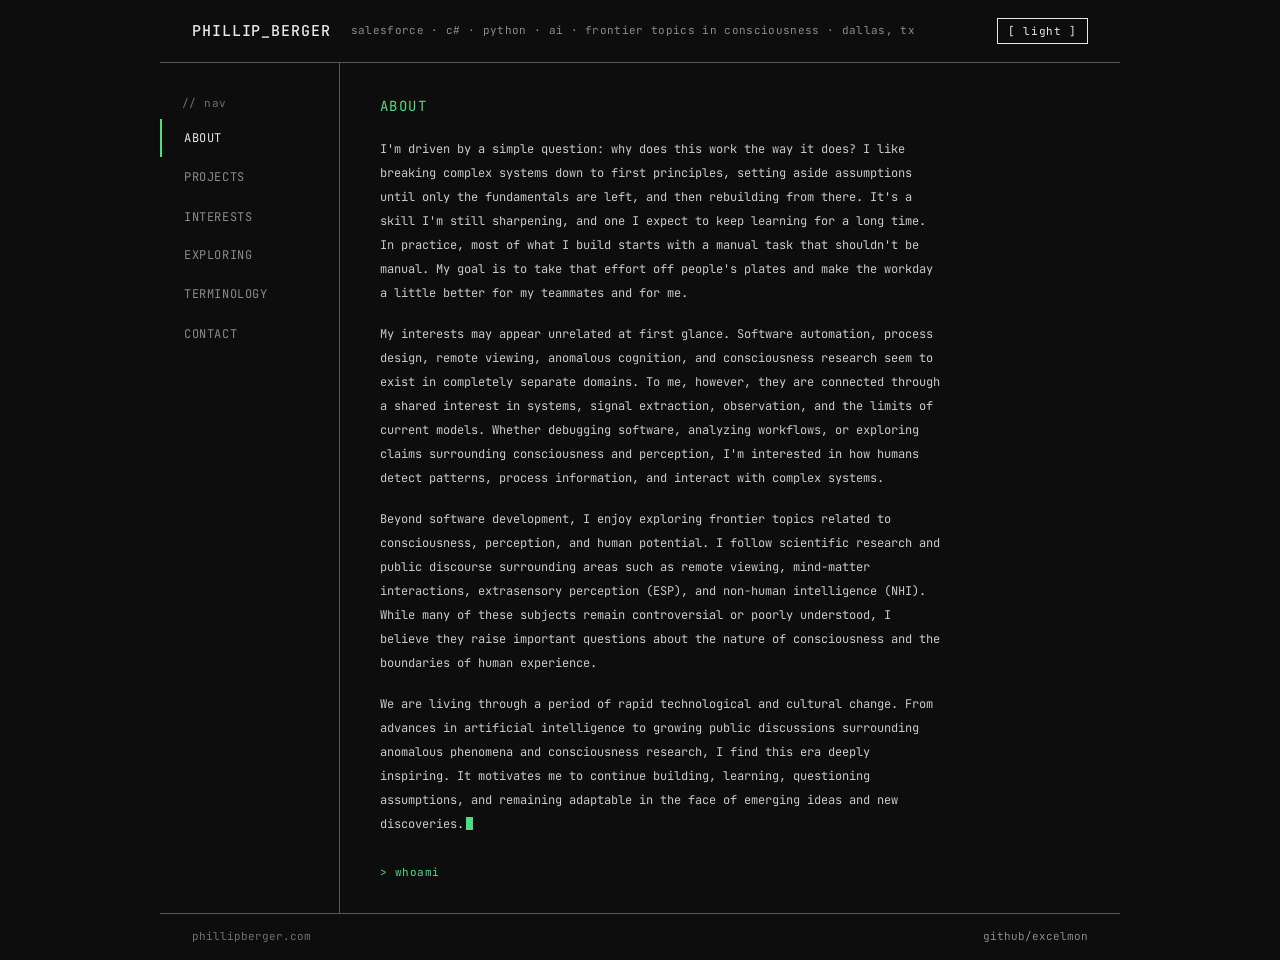
==== commit 68c39b8e: "update About" ====
--- a/index.html
+++ b/index.html
@@ -71,11 +71,12 @@
       <div class="section active" id="about">
         <div class="section-label">ABOUT</div>
         <p class="about-text">
-          Innovative problem-solver with a passion for automating complex workflows and optimizing 
-          processes. I code daily to create and refine solutions that enhance efficiency, reduce 
-          manual effort, and improve system integrations. With a strong background in Salesforce, 
-          C#, and business process automation, I enjoy building practical systems that solve real 
-          operational challenges.
+          I'm driven by a simple question: why does this work the way it does? I like breaking 
+          complex systems down to first principles, setting aside assumptions until only the 
+          fundamentals are left, and then rebuilding from there. It's a skill I'm still sharpening, 
+          and one I expect to keep learning for a long time. In practice, most of what I build 
+          starts with a manual task that shouldn't be manual. My goal is to take that effort off 
+          people's plates and make the workday a little better for my teammates and for me.
         </p>
         <p class="about-text" style="margin-top: 1.4em;">
           My interests may appear unrelated at first glance. Software automation, process design, 
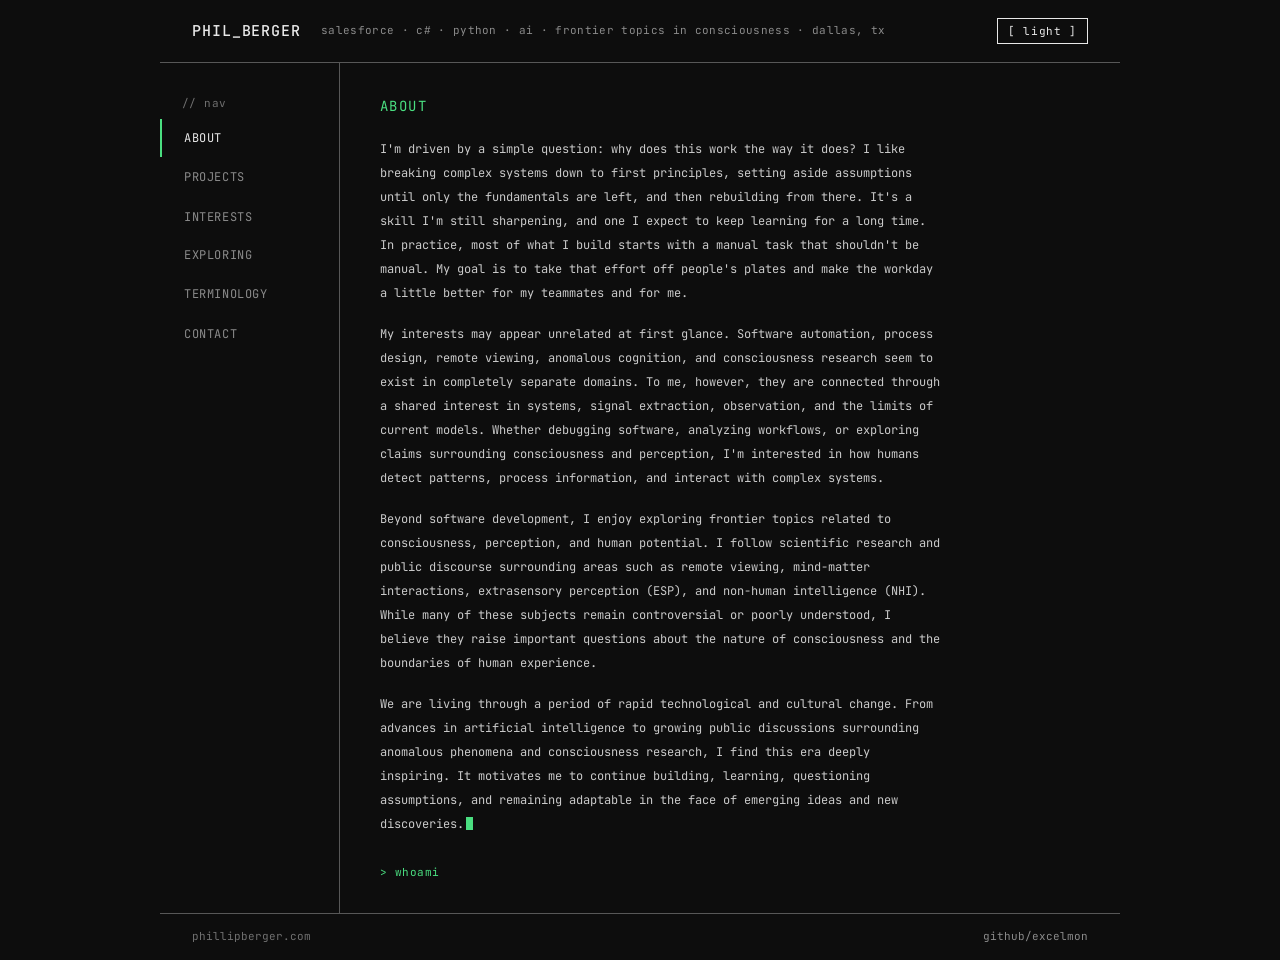
==== commit 86f5eb20: "update name" ====
--- a/index.html
+++ b/index.html
@@ -29,7 +29,7 @@
 <div class="site-wrap">
 
   <header>
-    <span class="name">PHILLIP_BERGER</span>
+    <span class="name">PHIL_BERGER</span>
     <span class="tagline">salesforce &middot; c# &middot; python &middot; ai &middot; frontier topics in consciousness &middot; dallas, tx</span>
     <div class="header-right">
       <button class="theme-toggle" onclick="toggleTheme()" id="themeBtn">[ light ]</button>
